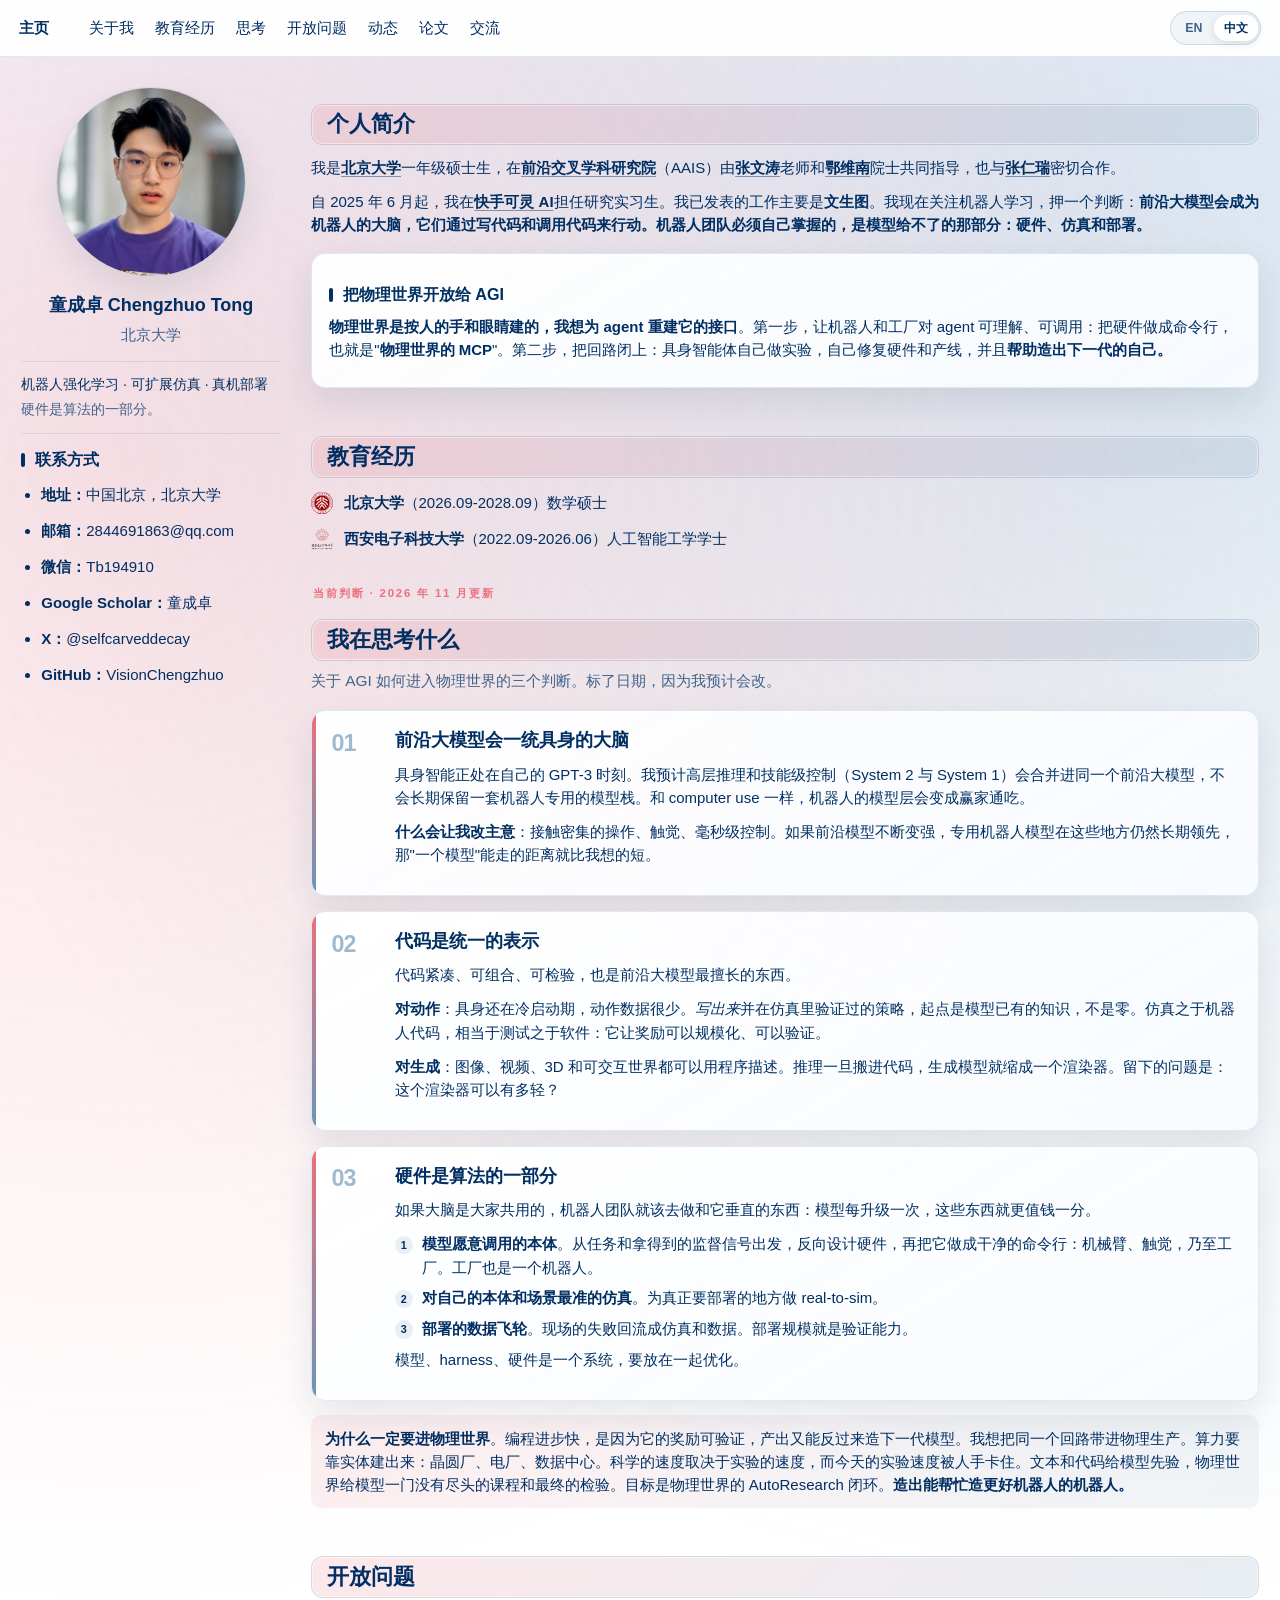
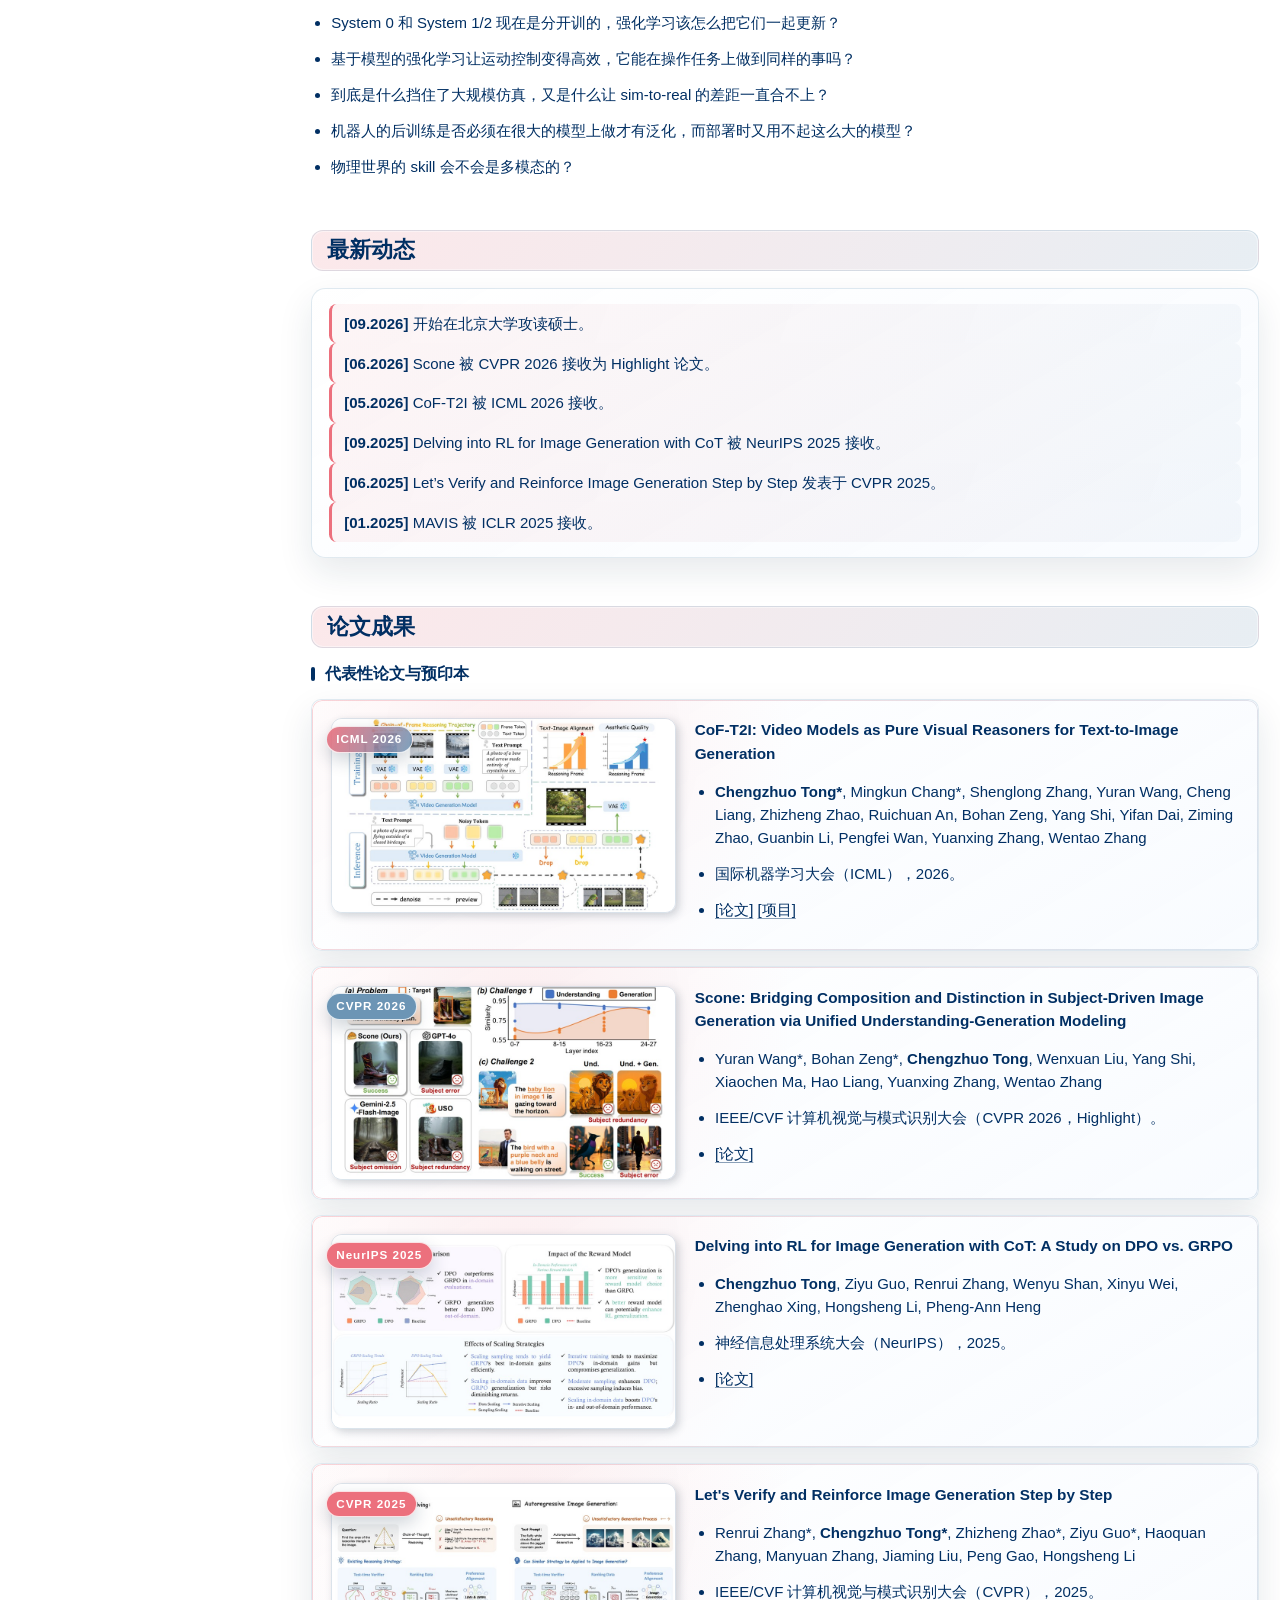
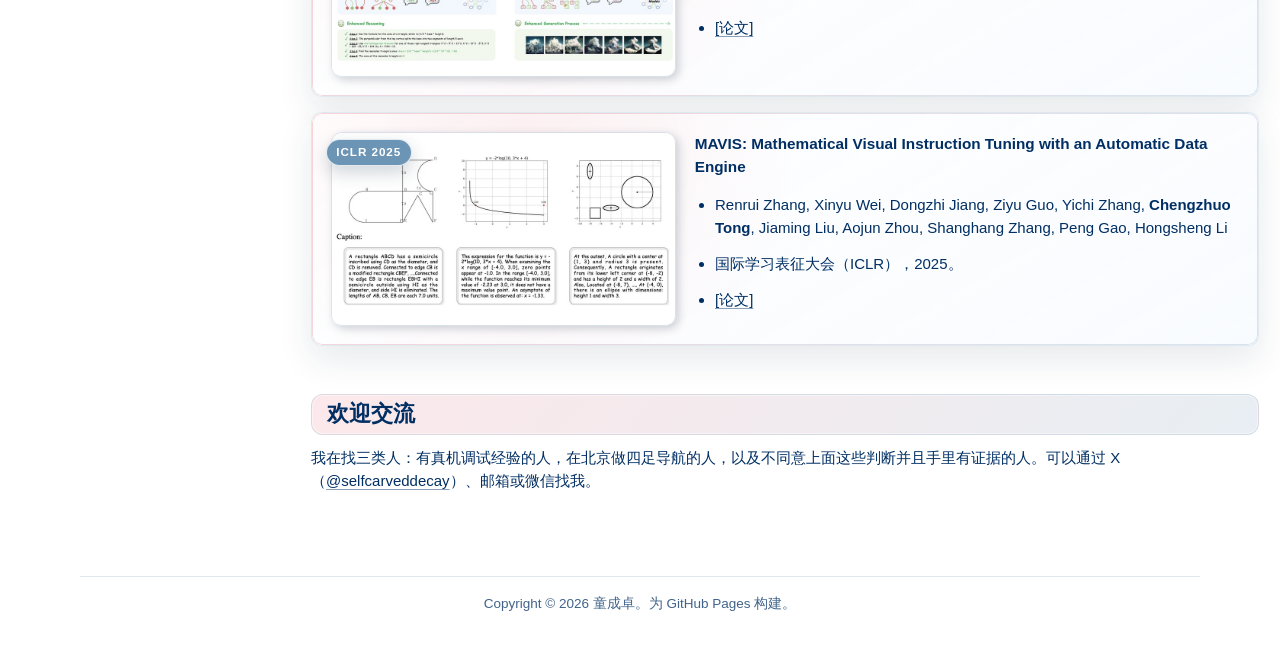
==== zh/index.html @ 0fef760d "Update homepage to the Nov 2026 thesis; static EN/ZH pages and SEO metadata Co-Authored-By: Claude F" ====
<!doctype html>
<html lang="zh">
  <head>
    <meta charset="utf-8">
    <meta name="viewport" content="width=device-width, initial-scale=1">
    <meta name="description" content="童成卓（Chengzhuo Tong），北京大学硕士生，快手可灵 AI 研究实习生。研究具身 AGI、机器人学习、可扩展仿真与真机部署：前沿大模型做机器人的大脑，代码做接口。">
    <title>童成卓（Chengzhuo Tong） · 机器人学习与具身 AGI</title>
    <link rel="canonical" href="https://visionchengzhuo.github.io/zh/">
    <link rel="alternate" hreflang="en" href="https://visionchengzhuo.github.io/">
    <link rel="alternate" hreflang="zh" href="https://visionchengzhuo.github.io/zh/">
    <link rel="alternate" hreflang="x-default" href="https://visionchengzhuo.github.io/">
    <meta property="og:type" content="profile">
    <meta property="og:title" content="童成卓（Chengzhuo Tong） · 机器人学习与具身 AGI">
    <meta property="og:description" content="童成卓（Chengzhuo Tong），北京大学硕士生，快手可灵 AI 研究实习生。研究具身 AGI、机器人学习、可扩展仿真与真机部署：前沿大模型做机器人的大脑，代码做接口。">
    <meta property="og:url" content="https://visionchengzhuo.github.io/zh/">
    <meta property="og:image" content="https://visionchengzhuo.github.io/assets/profile.png">
    <meta name="twitter:card" content="summary">
    <meta name="twitter:title" content="童成卓（Chengzhuo Tong） · 机器人学习与具身 AGI">
    <meta name="twitter:description" content="童成卓（Chengzhuo Tong），北京大学硕士生，快手可灵 AI 研究实习生。研究具身 AGI、机器人学习、可扩展仿真与真机部署：前沿大模型做机器人的大脑，代码做接口。">
    <meta name="twitter:url" content="https://visionchengzhuo.github.io/zh/">
    <meta name="twitter:image" content="https://visionchengzhuo.github.io/assets/profile.png">
    <link rel="stylesheet" href="../assets/styles.css">
    <script type="application/ld+json">
      {
        "@context": "https://schema.org",
        "@type": "Person",
        "@id": "https://visionchengzhuo.github.io/#person",
        "name": "Chengzhuo Tong",
        "alternateName": "童成卓",
        "url": "https://visionchengzhuo.github.io/",
        "image": "https://visionchengzhuo.github.io/assets/profile.png",
        "affiliation": {
          "@type": "Organization",
          "name": "Peking University"
        },
        "worksFor": {
          "@type": "Organization",
          "name": "Kuaishou Kling AI"
        },
        "alumniOf": {
          "@type": "Organization",
          "name": "Xidian University"
        },
        "knowsAbout": [
          "Embodied AGI",
          "Robot Learning",
          "Reinforcement Learning",
          "Scalable Simulation",
          "Real-World Deployment",
          "Large Language Models",
          "Text-to-Image Generation"
        ],
        "sameAs": [
          "https://x.com/selfcarveddecay",
          "https://github.com/VisionChengzhuo",
          "https://scholar.google.com/citations?user=dvG1nhgAAAAJ&hl=zh-CN&oi=ao"
        ]
      }
    </script>
  </head>
  <body>
    <header class="masthead">
      <nav class="nav" aria-label="主导航">
        <a class="nav__brand" href="#about-me">主页</a>
        <div class="nav__links">
          <a href="#about-me">关于我</a>
          <a href="#educations">教育经历</a>
          <a href="#thinking">思考</a>
          <a href="#open-questions">开放问题</a>
          <a href="#news">动态</a>
          <a href="#publications">论文</a>
          <a href="#miscellaneous">交流</a>
        </div>
        <div class="language-switcher" role="group" aria-label="语言">
          <a class="language-switcher__button" href="../" lang="en" hreflang="en">EN</a>
          <a class="language-switcher__button" href="./" lang="zh" hreflang="zh" aria-current="page">中文</a>
        </div>
      </nav>
    </header>

    <main id="main" class="layout">
      <aside class="sidebar">
        <section class="profile" aria-label="个人资料">
          <img class="profile__avatar" src="../assets/profile.png" alt="童成卓的肖像">
          <h1 class="profile__name">童成卓 <span lang="en">Chengzhuo Tong</span></h1>
          <p class="profile__bio">北京大学</p>
          <p class="profile__tagline">
            机器人强化学习 · 可扩展仿真 · 真机部署
            <span class="profile__motto">硬件是算法的一部分。</span>
          </p>

          <div class="profile__contact">
            <h3>联系方式</h3>
            <ul class="plain-list">
              <li><strong>地址：</strong>中国北京，北京大学</li>
              <li><strong>邮箱：</strong><a href="mailto:2844691863@qq.com">2844691863@qq.com</a></li>
              <li><strong>微信：</strong>Tb194910</li>
              <li><strong>Google Scholar：</strong><a href="https://scholar.google.com/citations?user=dvG1nhgAAAAJ&amp;hl=zh-CN&amp;oi=ao">童成卓</a></li>
              <li><strong>X：</strong><a href="https://x.com/selfcarveddecay">@selfcarveddecay</a></li>
              <li><strong>GitHub：</strong><a href="https://github.com/VisionChengzhuo">VisionChengzhuo</a></li>
            </ul>
          </div>
        </section>
      </aside>

      <article class="content">
        <span class="anchor" id="about-me"></span>
        <section>
          <h2>个人简介</h2>
          <p>我是<a href="https://english.pku.edu.cn/"><strong>北京大学</strong></a>一年级硕士生，在<a href="https://www.aais.pku.edu.cn/"><strong>前沿交叉学科研究院</strong></a>（AAIS）由<a href="https://zwt233.github.io/"><strong>张文涛</strong></a>老师和<a href="https://scholar.google.com/citations?user=i2mOt14AAAAJ&amp;hl=en"><strong>鄂维南</strong></a>院士共同指导，也与<a href="https://scholar.google.com/citations?hl=en&amp;user=YlL3xN4AAAAJ&amp;view_op=list_works&amp;sortby=pubdate"><strong>张仁瑞</strong></a>密切合作。</p>
          <p>自 2025 年 6 月起，我在<a href="https://klingai.kuaishou.com/"><strong>快手可灵 AI</strong></a>担任研究实习生。我已发表的工作主要是<strong>文生图</strong>。我现在关注机器人学习，押一个判断：<strong>前沿大模型会成为机器人的大脑，它们通过写代码和调用代码来行动。机器人团队必须自己掌握的，是模型给不了的那部分：硬件、仿真和部署。</strong></p>

          <div class="research-note">
            <h3>把物理世界开放给 AGI</h3>
            <p><strong>物理世界是按人的手和眼睛建的，我想为 agent 重建它的接口</strong>。第一步，让机器人和工厂对 agent 可理解、可调用：把硬件做成命令行，也就是"<strong>物理世界的 MCP</strong>"。第二步，把回路闭上：具身智能体自己做实验，自己修复硬件和产线，并且<strong>帮助造出下一代的自己。</strong></p>
          </div>

        </section>

        <span class="anchor" id="educations"></span>
        <section>
          <h2>教育经历</h2>
          <ul class="education-list">
            <li>
              <img class="edu-logo" src="../assets/logo-pku.svg" alt="北京大学校徽">
              <span><strong>北京大学</strong>（2026.09-2028.09）数学硕士</span>
            </li>
            <li>
              <img class="edu-logo" src="../assets/logo-xdu.png" alt="西安电子科技大学校徽">
              <span><strong>西安电子科技大学</strong>（2022.09-2026.06）人工智能工学学士</span>
            </li>
          </ul>
        </section>

        <span class="anchor" id="thinking"></span>
        <section class="thinking-section" aria-labelledby="thinking-title">
          <header class="thinking-section__header">
            <p class="section-kicker">当前判断 · 2026 年 11 月更新</p>
            <h2 id="thinking-title">我在思考什么</h2>
            <p class="section-lead">关于 AGI 如何进入物理世界的三个判断。标了日期，因为我预计会改。</p>
          </header>

          <div class="thesis-list">
            <article class="thesis-card">
              <div class="thesis-card__number" aria-hidden="true">01</div>
              <div class="thesis-card__content">
                <h3>前沿大模型会一统具身的大脑</h3>
                <p>具身智能正处在自己的 GPT-3 时刻。我预计高层推理和技能级控制（System 2 与 System 1）会合并进同一个前沿大模型，不会长期保留一套机器人专用的模型栈。和 computer use 一样，机器人的模型层会变成赢家通吃。</p>
                <p><strong>什么会让我改主意</strong>：接触密集的操作、触觉、毫秒级控制。如果前沿模型不断变强，专用机器人模型在这些地方仍然长期领先，那"一个模型"能走的距离就比我想的短。</p>
              </div>
            </article>

            <article class="thesis-card">
              <div class="thesis-card__number" aria-hidden="true">02</div>
              <div class="thesis-card__content">
                <h3>代码是统一的表示</h3>
                <p>代码紧凑、可组合、可检验，也是前沿大模型最擅长的东西。</p>
                <p><strong>对动作</strong>：具身还在冷启动期，动作数据很少。<em>写出来</em>并在仿真里验证过的策略，起点是模型已有的知识，不是零。仿真之于机器人代码，相当于测试之于软件：它让奖励可以规模化、可以验证。</p>
                <p><strong>对生成</strong>：图像、视频、3D 和可交互世界都可以用程序描述。推理一旦搬进代码，生成模型就缩成一个渲染器。留下的问题是：这个渲染器可以有多轻？</p>
              </div>
            </article>

            <article class="thesis-card">
              <div class="thesis-card__number" aria-hidden="true">03</div>
              <div class="thesis-card__content">
                <h3>硬件是算法的一部分</h3>
                <p>如果大脑是大家共用的，机器人团队就该去做和它垂直的东西：模型每升级一次，这些东西就更值钱一分。</p>
                <ol class="thesis-points">
                  <li><strong>模型愿意调用的本体</strong>。从任务和拿得到的监督信号出发，反向设计硬件，再把它做成干净的命令行：机械臂、触觉，乃至工厂。工厂也是一个机器人。</li>
                  <li><strong>对自己的本体和场景最准的仿真</strong>。为真正要部署的地方做 real-to-sim。</li>
                  <li><strong>部署的数据飞轮</strong>。现场的失败回流成仿真和数据。部署规模就是验证能力。</li>
                </ol>
                <p>模型、harness、硬件是一个系统，要放在一起优化。</p>
              </div>
            </article>
          </div>

          <p class="thesis-card__conclusion"><strong>为什么一定要进物理世界</strong>。编程进步快，是因为它的奖励可验证，产出又能反过来造下一代模型。我想把同一个回路带进物理生产。算力要靠实体建出来：晶圆厂、电厂、数据中心。科学的速度取决于实验的速度，而今天的实验速度被人手卡住。文本和代码给模型先验，物理世界给模型一门没有尽头的课程和最终的检验。目标是物理世界的 AutoResearch 闭环。<strong>造出能帮忙造更好机器人的机器人。</strong></p>
        </section>

        <span class="anchor" id="open-questions"></span>
        <section>
          <h2>开放问题</h2>
          <ul class="plain-list">
            <li>System 0 和 System 1/2 现在是分开训的，强化学习该怎么把它们一起更新？</li>
            <li>基于模型的强化学习让运动控制变得高效，它能在操作任务上做到同样的事吗？</li>
            <li>到底是什么挡住了大规模仿真，又是什么让 sim-to-real 的差距一直合不上？</li>
            <li>机器人的后训练是否必须在很大的模型上做才有泛化，而部署时又用不起这么大的模型？</li>
            <li>物理世界的 skill 会不会是多模态的？</li>
          </ul>
        </section>

        <span class="anchor" id="news"></span>
        <section>
          <h2>最新动态</h2>
          <div class="news-box">
            <p><strong>[09.2026]</strong> 开始在北京大学攻读硕士。</p>
            <p><strong>[06.2026]</strong> Scone 被 CVPR 2026 接收为 Highlight 论文。</p>
            <p><strong>[05.2026]</strong> CoF-T2I 被 ICML 2026 接收。</p>
            <p><strong>[09.2025]</strong> Delving into RL for Image Generation with CoT 被 NeurIPS 2025 接收。</p>
            <p><strong>[06.2025]</strong> Let’s Verify and Reinforce Image Generation Step by Step 发表于 CVPR 2025。</p>
            <p><strong>[01.2025]</strong> MAVIS 被 ICLR 2025 接收。</p>
          </div>
        </section>

        <span class="anchor" id="publications"></span>
        <section>
          <h2>论文成果</h2>
          <h3>代表性论文与预印本</h3>

          <div class="paper-box">
            <div class="paper-box__image">
              <span class="badge">ICML 2026</span>
              <img src="../assets/paper-cof-t2i.jpg" alt="CoF-T2I 论文缩略图">
            </div>
            <div class="paper-box__text">
              <p><strong>CoF-T2I: Video Models as Pure Visual Reasoners for Text-to-Image Generation</strong></p>
              <ul>
                <li><strong>Chengzhuo Tong*</strong>, Mingkun Chang*, Shenglong Zhang, Yuran Wang, Cheng Liang, Zhizheng Zhao, Ruichuan An, Bohan Zeng, Yang Shi, Yifan Dai, Ziming Zhao, Guanbin Li, Pengfei Wan, Yuanxing Zhang, Wentao Zhang</li>
                <li>国际机器学习大会（ICML），2026。</li>
                <li><a href="https://arxiv.org/abs/2601.10061">[论文]</a> <a href="https://cof-t2i.github.io/">[项目]</a></li>
              </ul>
            </div>
          </div>

          <div class="paper-box">
            <div class="paper-box__image">
              <span class="badge badge--teal">CVPR 2026</span>
              <img src="../assets/paper-scone.jpg" alt="Scone 论文缩略图">
            </div>
            <div class="paper-box__text">
              <p><strong>Scone: Bridging Composition and Distinction in Subject-Driven Image Generation via Unified Understanding-Generation Modeling</strong></p>
              <ul>
                <li>Yuran Wang*, Bohan Zeng*, <strong>Chengzhuo Tong</strong>, Wenxuan Liu, Yang Shi, Xiaochen Ma, Hao Liang, Yuanxing Zhang, Wentao Zhang</li>
                <li>IEEE/CVF 计算机视觉与模式识别大会（CVPR 2026，Highlight）。</li>
                <li><a href="https://arxiv.org/abs/2512.12675">[论文]</a></li>
              </ul>
            </div>
          </div>

          <div class="paper-box">
            <div class="paper-box__image">
              <span class="badge badge--violet">NeurIPS 2025</span>
              <img src="../assets/paper-rlcot.jpg" alt="图像生成强化学习论文缩略图">
            </div>
            <div class="paper-box__text">
              <p><strong>Delving into RL for Image Generation with CoT: A Study on DPO vs. GRPO</strong></p>
              <ul>
                <li><strong>Chengzhuo Tong</strong>, Ziyu Guo, Renrui Zhang, Wenyu Shan, Xinyu Wei, Zhenghao Xing, Hongsheng Li, Pheng-Ann Heng</li>
                <li>神经信息处理系统大会（NeurIPS），2025。</li>
                <li><a href="https://arxiv.org/abs/2505.17017">[论文]</a></li>
              </ul>
            </div>
          </div>

          <div class="paper-box">
            <div class="paper-box__image">
              <span class="badge badge--orange">CVPR 2025</span>
              <img src="../assets/paper-verify.jpg" alt="视觉思维链验证论文缩略图">
            </div>
            <div class="paper-box__text">
              <p><strong>Let's Verify and Reinforce Image Generation Step by Step</strong></p>
              <ul>
                <li>Renrui Zhang*, <strong>Chengzhuo Tong*</strong>, Zhizheng Zhao*, Ziyu Guo*, Haoquan Zhang, Manyuan Zhang, Jiaming Liu, Peng Gao, Hongsheng Li</li>
                <li>IEEE/CVF 计算机视觉与模式识别大会（CVPR），2025。</li>
                <li><a href="https://arxiv.org/abs/2501.13926">[论文]</a></li>
              </ul>
            </div>
          </div>

          <div class="paper-box">
            <div class="paper-box__image">
              <span class="badge badge--navy">ICLR 2025</span>
              <img src="../assets/paper-mavis.jpg" alt="MAVIS 论文缩略图">
            </div>
            <div class="paper-box__text">
              <p><strong>MAVIS: Mathematical Visual Instruction Tuning with an Automatic Data Engine</strong></p>
              <ul>
                <li>Renrui Zhang, Xinyu Wei, Dongzhi Jiang, Ziyu Guo, Yichi Zhang, <strong>Chengzhuo Tong</strong>, Jiaming Liu, Aojun Zhou, Shanghang Zhang, Peng Gao, Hongsheng Li</li>
                <li>国际学习表征大会（ICLR），2025。</li>
                <li><a href="https://arxiv.org/abs/2407.08739">[论文]</a></li>
              </ul>
            </div>
          </div>
        </section>

        <span class="anchor" id="miscellaneous"></span>
        <section>
          <h2>欢迎交流</h2>
          <p>我在找三类人：有真机调试经验的人，在北京做四足导航的人，以及不同意上面这些判断并且手里有证据的人。可以通过 X（<a href="https://x.com/selfcarveddecay">@selfcarveddecay</a>）、邮箱或微信找我。</p>
        </section>
      </article>
    </main>

    <footer class="footer">
      <p>Copyright &copy; 2026 童成卓。为 GitHub Pages 构建。</p>
    </footer>
  </body>
</html>
---- assets/styles.css ----
:root {
  --navy: #012f63;
  --navy-soft: #e9f0f7;
  --pink: #ec707d;
  --pink-rgb: 236, 112, 125;
  --venue-rgb: 108, 149, 181;
  --venue: rgb(108, 149, 181);
  --teal: rgb(108, 149, 181);
  --violet: #8a7fbb;
  --orange: #ec707d;
  --text: #012f63;
  --muted: #41638a;
  --border: rgba(var(--venue-rgb), 0.2);
  --shadow: 0 14px 34px rgba(22, 45, 72, 0.1);
  --shadow-hover: 0 20px 46px rgba(22, 45, 72, 0.13);
  --surface: linear-gradient(150deg, rgba(255, 255, 255, 0.97), rgba(248, 251, 255, 0.92));
  --radius: 10px;
}

* {
  box-sizing: border-box;
}

html {
  scroll-behavior: smooth;
  background: #ffffff;
  color: var(--text);
  font-size: 15px;
}

body {
  margin: 0;
  font-family: "Trebuchet MS", Helvetica, Arial, sans-serif;
  color: var(--text);
  line-height: 1.55;
  background:
    radial-gradient(circle at 10% 12%, rgba(var(--pink-rgb), 0.2), rgba(var(--pink-rgb), 0) 32%),
    radial-gradient(circle at 90% 9%, rgba(var(--venue-rgb), 0.22), rgba(var(--venue-rgb), 0) 34%),
    linear-gradient(180deg, #f5f8ff 0%, #ffffff 20%, #ffffff 100%);
}

a {
  color: var(--navy);
  text-decoration: none;
  position: relative;
  transition: color 0.2s ease, border-color 0.2s ease;
}

a::after {
  background: var(--pink);
  bottom: -2px;
  content: "";
  height: 1px;
  left: 0;
  position: absolute;
  transform: scaleX(0);
  transform-origin: bottom right;
  transition: transform 0.25s ease;
  width: 100%;
}

a:hover {
  color: var(--pink);
}

a:hover::after {
  transform: scaleX(1);
  transform-origin: bottom left;
}

img {
  display: block;
  height: auto;
  max-width: 100%;
}

.masthead {
  background: rgba(255, 255, 255, 0.96);
  border-bottom: 1px solid rgba(108, 149, 181, 0.22);
  position: sticky;
  top: 0;
  z-index: 20;
}

.nav {
  align-items: center;
  display: flex;
  flex-wrap: wrap;
  gap: 0.15rem 1.4rem;
  margin: 0 auto;
  max-width: 1280px;
  min-height: 56px;
  padding: 0.55rem 1.25rem;
}

.nav a {
  color: var(--navy);
  font-size: 0.98rem;
  line-height: 1.4;
  white-space: nowrap;
}

.nav a:hover {
  color: var(--pink);
}

.nav__brand {
  font-weight: 700;
}

.nav__links {
  align-items: center;
  display: flex;
  flex-wrap: wrap;
  gap: 0.15rem 1.4rem;
  margin-left: 1.25rem;
}

.language-switcher {
  align-items: center;
  background: rgba(var(--venue-rgb), 0.1);
  border: 1px solid rgba(var(--venue-rgb), 0.25);
  border-radius: 999px;
  display: flex;
  margin-left: auto;
  padding: 0.18rem;
}

.nav .language-switcher__button {
  border-radius: 999px;
  color: var(--muted);
  font-size: 0.82rem;
  font-weight: 700;
  line-height: 1;
  min-width: 2.65rem;
  padding: 0.48rem 0.66rem;
  text-align: center;
  transition: background 0.2s ease, box-shadow 0.2s ease, color 0.2s ease;
}

.language-switcher__button::after {
  display: none;
}

.nav .language-switcher__button[aria-current="page"] {
  background: #ffffff;
  box-shadow: 0 2px 8px rgba(22, 45, 72, 0.13);
  color: var(--navy);
}

.language-switcher__button:focus-visible {
  outline: 2px solid var(--pink);
  outline-offset: 2px;
}

.layout {
  display: grid;
  gap: 2rem;
  grid-template-columns: 260px minmax(0, 950px);
  margin: 0 auto;
  max-width: 1280px;
  padding: 2rem 1.4rem 3.5rem;
}

.sidebar {
  align-self: start;
  position: sticky;
  top: 5.5rem;
}

.profile {
  color: var(--navy);
  text-align: left;
}

.profile__avatar {
  border: 1px solid var(--border);
  border-radius: 50%;
  box-shadow: var(--shadow);
  height: 190px;
  margin: 0 auto 1rem;
  object-fit: cover;
  width: 190px;
}

.profile__name {
  font-size: 1.2rem;
  margin: 0.45rem 0 0.2rem;
  padding: 0;
  text-align: center;
}

.profile__name::before {
  display: none;
}

.profile__bio {
  color: var(--muted);
  margin: 0;
  text-align: center;
}

.profile__tagline {
  border-bottom: 1px solid var(--border);
  border-top: 1px solid var(--border);
  color: var(--text);
  font-size: 0.94rem;
  margin: 1rem 0;
  padding: 0.8rem 0;
}

.profile__motto {
  color: var(--muted);
  display: block;
  margin-top: 0.2rem;
}

.profile__contact {
  text-align: left;
}

.profile__links {
  list-style: none;
  margin: 0;
  padding: 0;
}

.profile__links li {
  margin-bottom: 0.55rem;
  padding: 0;
}

.profile__links li:hover {
  transform: none;
}

.profile__links a {
  text-decoration: underline;
  text-decoration-color: rgba(1, 47, 99, 0.45);
  text-decoration-thickness: 1px;
  text-underline-offset: 3px;
}

.profile__links a::after {
  display: none;
}

.profile__links a:hover {
  text-decoration-color: var(--pink);
}

.content {
  isolation: isolate;
  min-width: 0;
  position: relative;
  z-index: 1;
}

.content::before {
  background-image: radial-gradient(rgba(86, 121, 152, 0.18) 0.8px, transparent 0.8px);
  background-size: 26px 26px;
  content: "";
  inset: 0;
  opacity: 0.15;
  pointer-events: none;
  position: fixed;
  z-index: -2;
}

section {
  margin-bottom: 2.1rem;
}

h2,
h3 {
  color: var(--navy);
  line-height: 1.2;
  margin: 1.1rem 0 0.7rem;
  padding-left: 0.9rem;
  position: relative;
}

h2 {
  background: linear-gradient(130deg, rgba(var(--pink-rgb), 0.16), rgba(var(--venue-rgb), 0.16));
  border: 1px solid rgba(var(--venue-rgb), 0.2);
  border-radius: 12px;
  box-shadow: inset 0 0 0 1px rgba(255, 255, 255, 0.45);
  font-size: 1.45rem;
  padding: 0.45rem 0.92rem 0.45rem 1rem;
}

h3 {
  font-size: 1.08rem;
}

h3::before {
  background: var(--navy);
  border-radius: 2px;
  content: "";
  height: 70%;
  left: 0;
  position: absolute;
  top: 15%;
  width: 4px;
}

h2::before {
  display: none;
}

p {
  margin: 0 0 0.72rem;
}

.anchor {
  display: block;
  height: 4.8rem;
  margin-top: -4.8rem;
}

.research-note,
.news-box,
.insight-card {
  background: var(--surface);
  border: 1px solid var(--border);
  border-radius: 0.95rem;
  box-shadow: var(--shadow);
  margin: 1.1rem 0;
  padding: 1rem 1.15rem;
  backdrop-filter: blur(8px);
}

.thinking-section__header {
  margin-bottom: 1.15rem;
}

.thinking-section__header h2 {
  margin-bottom: 0.55rem;
}

.section-kicker {
  color: var(--pink);
  font-size: 0.76rem;
  font-weight: 700;
  letter-spacing: 0.16em;
  margin: 0 0 0.4rem 0.15rem;
  text-transform: uppercase;
}

.section-lead {
  color: var(--muted);
  font-size: 1.03rem;
  max-width: 760px;
}

.thesis-list {
  display: grid;
  gap: 1rem;
}

.thesis-card {
  background: var(--surface);
  border: 1px solid var(--border);
  border-radius: 0.95rem;
  box-shadow: var(--shadow);
  display: grid;
  gap: 1rem;
  grid-template-columns: 3.2rem minmax(0, 1fr);
  overflow: hidden;
  padding: 1.2rem 1.3rem;
  position: relative;
}

.thesis-card::before {
  background: linear-gradient(180deg, var(--pink), var(--venue));
  content: "";
  inset: 0 auto 0 0;
  position: absolute;
  width: 4px;
}

.thesis-card__number {
  color: rgba(var(--venue-rgb), 0.65);
  font-size: 1.55rem;
  font-weight: 700;
  letter-spacing: -0.04em;
  line-height: 1;
  padding-top: 0.16rem;
}

.thesis-card__content h3 {
  font-size: 1.22rem;
  margin: 0 0 0.75rem;
  padding-left: 0;
}

.thesis-card__content h3::before {
  display: none;
}

.thesis-card__conclusion {
  background: linear-gradient(110deg, rgba(var(--pink-rgb), 0.1), rgba(var(--venue-rgb), 0.09));
  border-radius: 0.65rem;
  margin: 0.95rem 0 0;
  padding: 0.78rem 0.9rem;
}

.thesis-points {
  counter-reset: thesis-point;
  list-style: none;
  margin: 0.65rem 0 0;
  padding: 0;
}

.thesis-points li {
  counter-increment: thesis-point;
  margin: 0.5rem 0;
  padding-left: 1.85rem;
  position: relative;
}

.thesis-points li::before {
  align-items: center;
  background: rgba(var(--venue-rgb), 0.14);
  border-radius: 50%;
  color: var(--navy);
  content: counter(thesis-point);
  display: flex;
  font-size: 0.72rem;
  font-weight: 700;
  height: 1.25rem;
  justify-content: center;
  left: 0;
  position: absolute;
  top: 0.22rem;
  width: 1.25rem;
}

.content p a,
.content li a {
  padding-bottom: 1px;
  text-decoration: underline;
  text-decoration-color: rgba(1, 47, 99, 0.45);
  text-decoration-thickness: 1px;
  text-underline-offset: 3px;
}

.content p a::after,
.content li a::after {
  display: none;
}

.content p a:hover,
.content li a:hover {
  text-decoration-color: var(--pink);
}

.plain-list,
.education-list,
.paper-box ul {
  margin: 0.5rem 0 0;
  padding-left: 1.35rem;
}

.plain-list li,
.education-list li,
.paper-box li {
  margin-bottom: 0.45rem;
  padding: 0.2rem 0;
  transition: transform 0.2s ease;
}

.plain-list li:hover,
.education-list li:hover,
.paper-box li:hover {
  transform: translateX(5px);
}

.education-list {
  list-style: none;
  padding-left: 0;
}

.education-list li {
  align-items: center;
  display: flex;
  gap: 0.7rem;
}

.edu-logo {
  display: inline-block;
  flex: 0 0 22px;
  height: 22px;
  object-fit: contain;
  vertical-align: middle;
  width: 22px;
}

.news-box p {
  background: linear-gradient(110deg, rgba(var(--pink-rgb), 0.07), rgba(var(--venue-rgb), 0.05));
  border-bottom: 0;
  border-left: 3px solid var(--pink);
  border-radius: 0.5rem;
  margin: 0;
  padding: 0.55rem 0.8rem;
}

.news-box p:last-child {
  border-bottom: 0;
}

.insight-grid {
  display: grid;
  gap: 0.9rem;
  grid-template-columns: repeat(2, minmax(0, 1fr));
  margin-top: 1rem;
}

.insight-card {
  margin: 0;
  min-height: 148px;
  transition: box-shadow 0.25s ease, transform 0.25s ease;
}

.insight-card:hover {
  box-shadow: var(--shadow-hover);
  transform: translateY(-3px);
}

.insight-card h3 {
  margin-top: 0;
}

.insight-card p {
  margin-bottom: 0;
}

.paper-box {
  align-items: flex-start;
  background: linear-gradient(150deg, rgba(255, 255, 255, 0.97), rgba(248, 251, 255, 0.92));
  border: 1px solid var(--border);
  border-radius: var(--radius);
  box-shadow: var(--shadow);
  display: grid;
  gap: 1.25rem;
  grid-template-columns: minmax(200px, 38%) minmax(0, 1fr);
  margin: 1rem 0;
  padding: 1.25rem;
  position: relative;
  overflow: hidden;
  transition: box-shadow 0.25s ease, transform 0.25s ease;
  backdrop-filter: blur(8px);
}

.paper-box:hover {
  box-shadow: var(--shadow-hover);
  transform: translateY(-6px);
}

.paper-box::before {
  background: linear-gradient(135deg, rgba(var(--pink-rgb), 0.42), rgba(var(--venue-rgb), 0.34));
  border-radius: inherit;
  content: "";
  inset: 0;
  opacity: 0.68;
  padding: 1px;
  pointer-events: none;
  position: absolute;
  -webkit-mask: linear-gradient(#fff 0 0) content-box, linear-gradient(#fff 0 0);
  -webkit-mask-composite: xor;
  mask-composite: exclude;
}

.paper-box::after {
  background: radial-gradient(circle at 22% 18%, rgba(var(--pink-rgb), 0.11), rgba(var(--pink-rgb), 0) 36%);
  border-radius: inherit;
  content: "";
  inset: 0;
  pointer-events: none;
  position: absolute;
}

.paper-box__image {
  position: relative;
  z-index: 1;
}

.paper-box__image img {
  aspect-ratio: 16 / 9;
  border: 1px solid rgba(var(--venue-rgb), 0.24);
  border-radius: 0.72rem;
  box-shadow: 3px 3px 8px rgba(43, 58, 76, 0.22);
  object-fit: cover;
  width: 100%;
}

.badge {
  background: linear-gradient(115deg, rgba(var(--pink-rgb), 0.92), rgba(var(--venue-rgb), 0.88));
  border: 1px solid rgba(255, 255, 255, 0.8);
  border-radius: 999px;
  box-shadow: 0 7px 18px rgba(22, 45, 72, 0.2);
  color: white;
  font-size: 0.78rem;
  font-weight: 700;
  left: -0.35rem;
  letter-spacing: 0.08em;
  padding: 0.22rem 0.65rem;
  position: absolute;
  top: 0.5rem;
  z-index: 2;
}

.badge--teal {
  background: var(--venue);
}

.badge--violet {
  background: var(--pink);
}

.badge--orange {
  background: var(--pink);
}

.badge--navy {
  background: var(--venue);
}

.paper-box__text p {
  color: var(--navy);
  font-size: 1.02rem;
  margin-top: 0;
}

.paper-box__text {
  position: relative;
  z-index: 1;
}

.footer {
  border-top: 1px solid rgba(108, 149, 181, 0.22);
  color: var(--muted);
  font-size: 0.9rem;
  margin: 0 auto;
  max-width: 1120px;
  padding: 1.1rem 1.4rem 2rem;
  text-align: center;
}

@media (max-width: 820px) {
  .layout {
    display: block;
    padding-top: 1.25rem;
  }

  .sidebar {
    position: static;
  }

  .anchor {
    height: 7.2rem;
    margin-top: -7.2rem;
  }

  .profile {
    border-bottom: 1px solid var(--border);
    margin-bottom: 1.7rem;
    padding-bottom: 1.1rem;
    text-align: center;
  }

  .profile__avatar {
    height: 150px;
    width: 150px;
  }

  .profile__links {
    display: flex;
    flex-wrap: wrap;
    gap: 0.5rem 1rem;
    justify-content: center;
  }

  .paper-box {
    grid-template-columns: 1fr;
  }

  .insight-grid {
    grid-template-columns: 1fr;
  }

  .nav {
    display: grid;
    gap: 0.45rem 0.9rem;
    grid-template-columns: 1fr auto;
    padding: 0.5rem 0.9rem;
  }

  .nav__brand {
    grid-column: 1;
    grid-row: 1;
  }

  .nav__links {
    gap: 0.25rem 0.9rem;
    grid-column: 1 / -1;
    grid-row: 2;
    margin-left: 0;
  }

  .language-switcher {
    grid-column: 2;
    grid-row: 1;
    margin-left: 0;
  }
}

@media (max-width: 520px) {
  html {
    font-size: 14px;
  }

  .anchor {
    height: 8.75rem;
    margin-top: -8.75rem;
  }

  .layout {
    padding-left: 1rem;
    padding-right: 1rem;
  }

  .education-list li {
    align-items: flex-start;
  }

  .paper-box {
    padding: 1rem;
  }

  .thesis-card {
    gap: 0.55rem;
    grid-template-columns: 1fr;
    padding: 1rem 1rem 1rem 1.15rem;
  }

  .thesis-card__number {
    font-size: 1rem;
  }
}
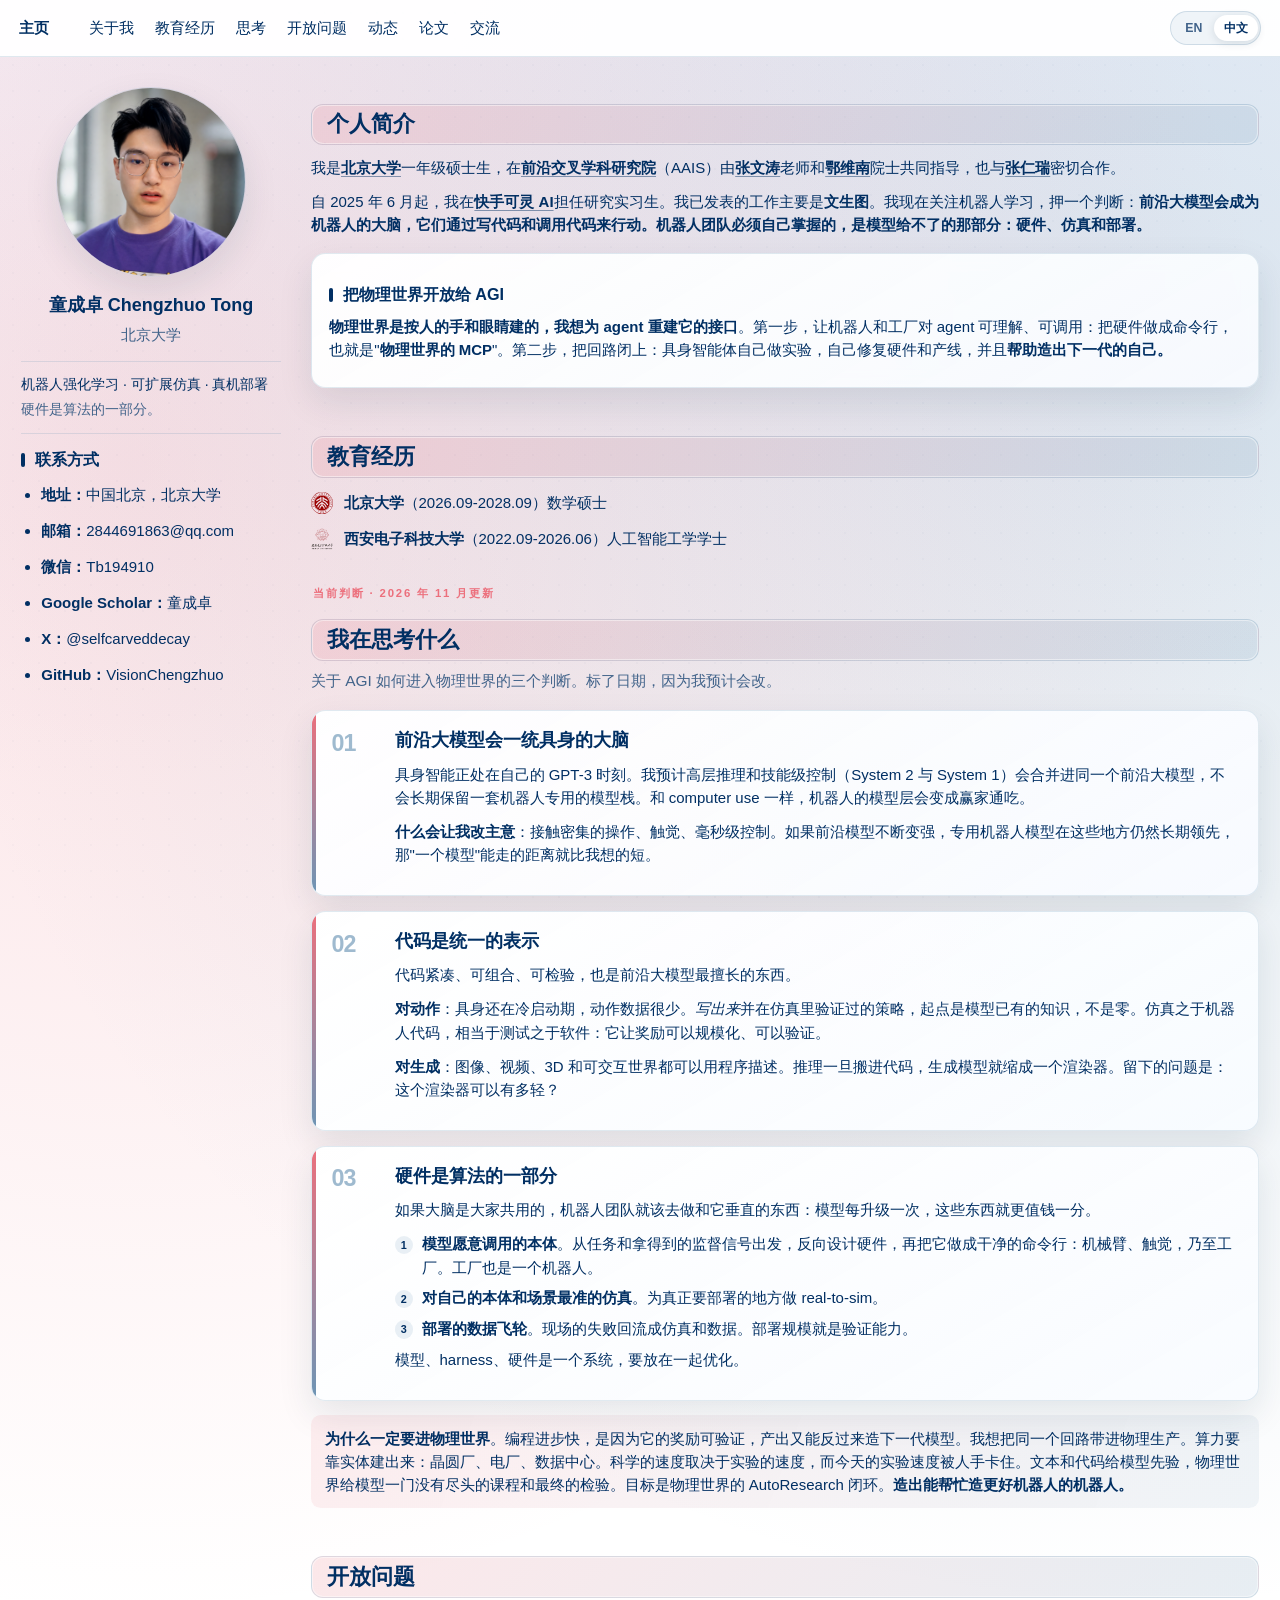
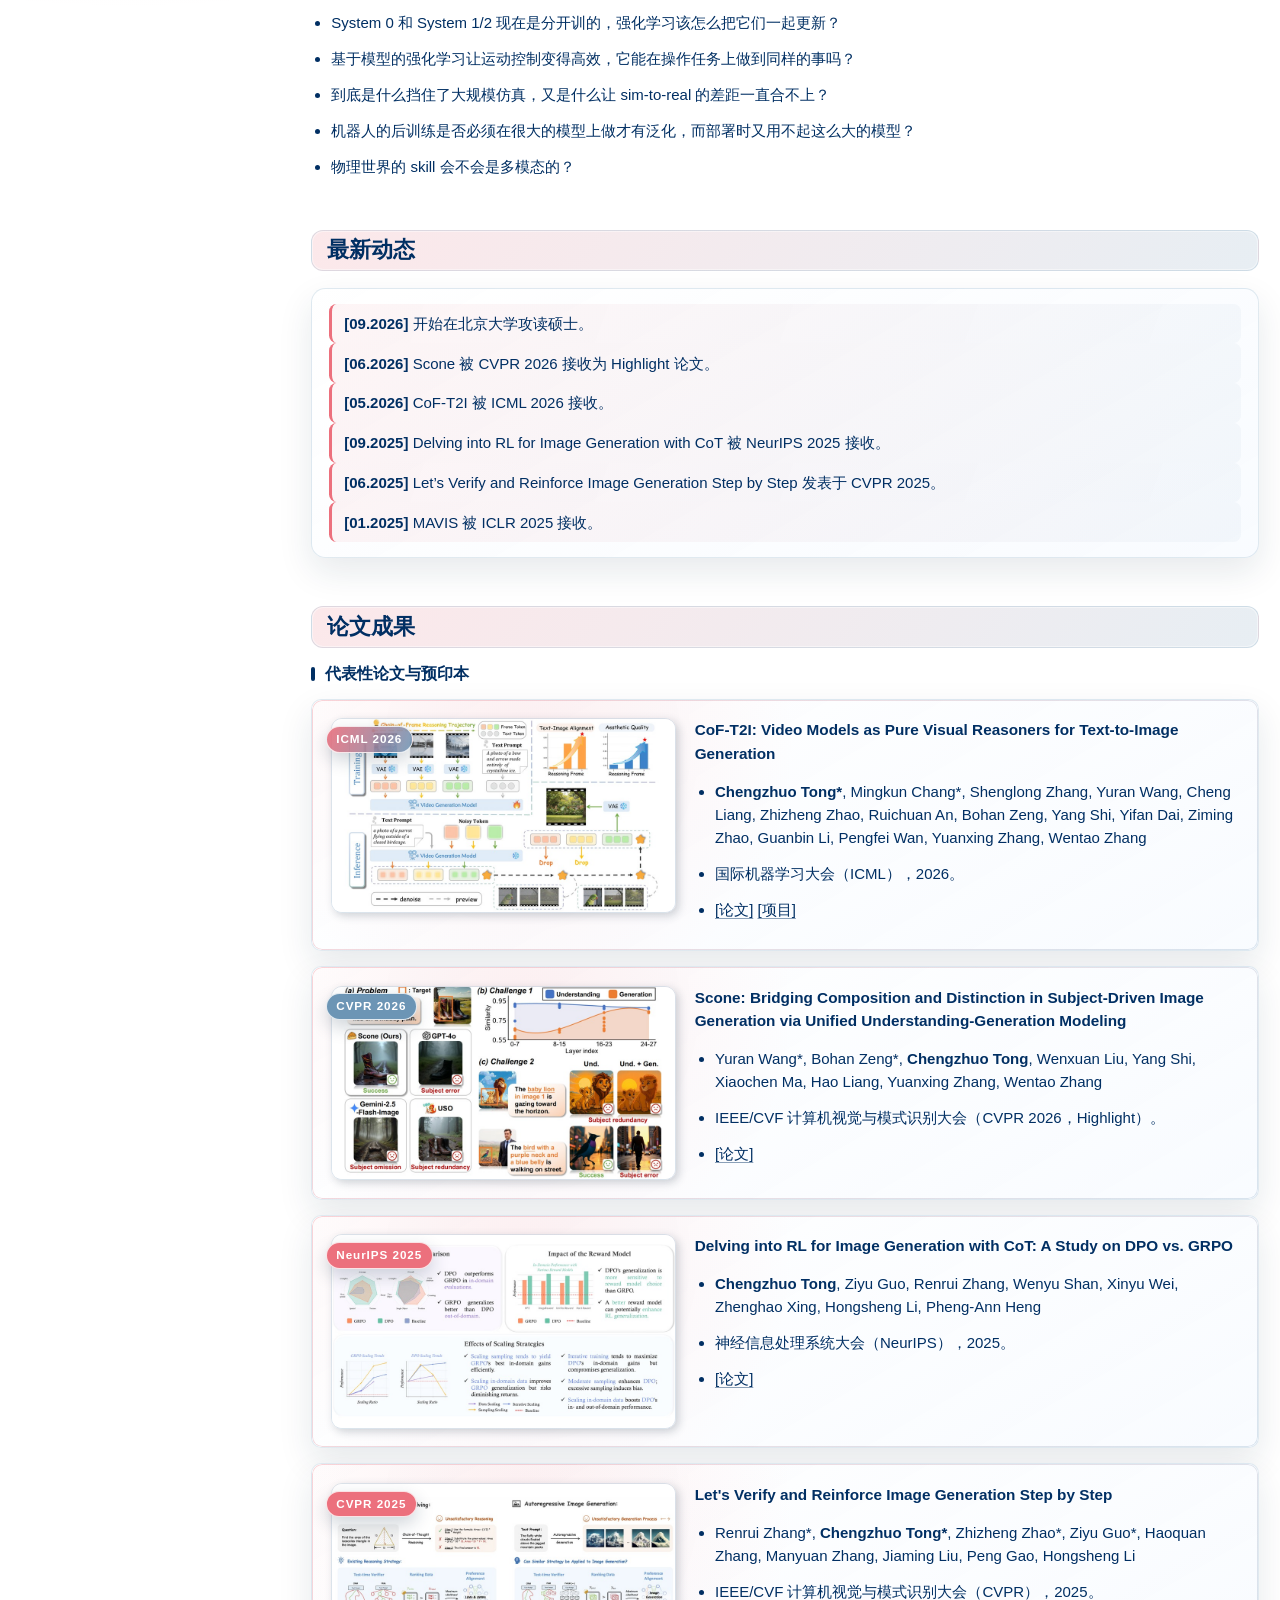
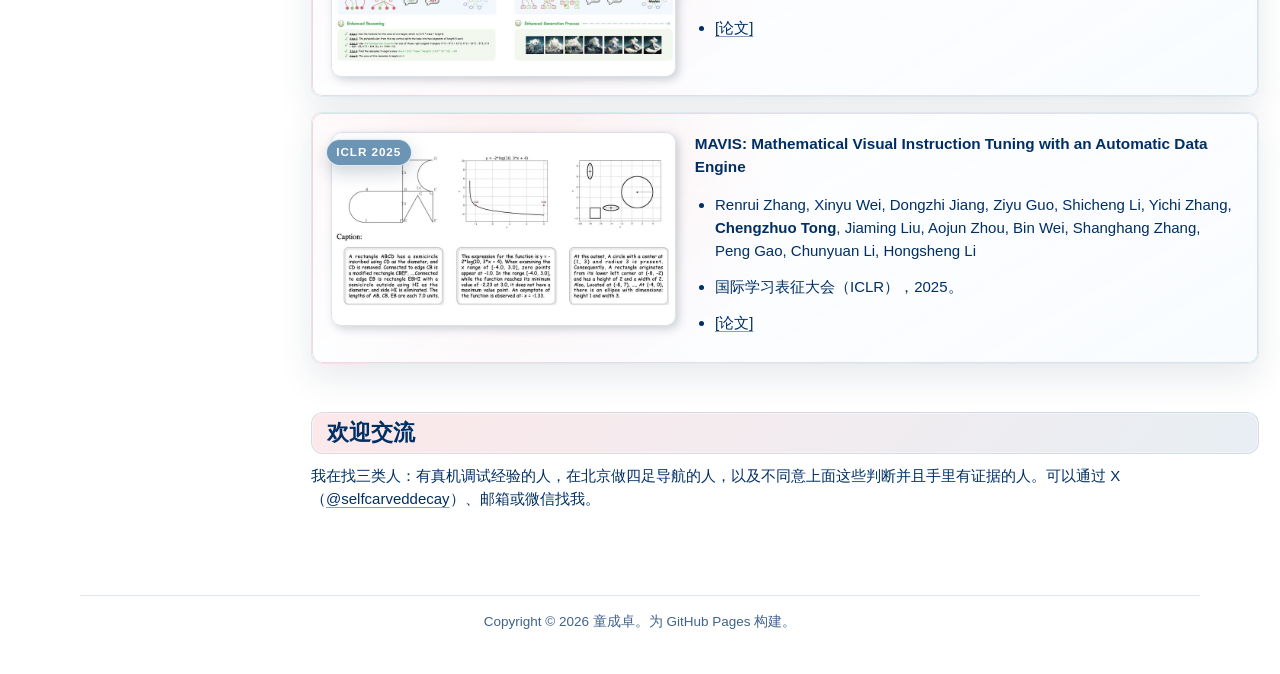
==== commit 92334e95: "amb J-1121-50 a1: 主页 MAVIS 作者顺序补丁上线" ====
--- a/zh/index.html
+++ b/zh/index.html
@@ -276,7 +276,7 @@
             <div class="paper-box__text">
               <p><strong>MAVIS: Mathematical Visual Instruction Tuning with an Automatic Data Engine</strong></p>
               <ul>
-                <li>Renrui Zhang, Xinyu Wei, Dongzhi Jiang, Ziyu Guo, Yichi Zhang, <strong>Chengzhuo Tong</strong>, Jiaming Liu, Aojun Zhou, Shanghang Zhang, Peng Gao, Hongsheng Li</li>
+                <li>Renrui Zhang, Xinyu Wei, Dongzhi Jiang, Ziyu Guo, Shicheng Li, Yichi Zhang, <strong>Chengzhuo Tong</strong>, Jiaming Liu, Aojun Zhou, Bin Wei, Shanghang Zhang, Peng Gao, Chunyuan Li, Hongsheng Li</li>
                 <li>国际学习表征大会（ICLR），2025。</li>
                 <li><a href="https://arxiv.org/abs/2407.08739">[论文]</a></li>
               </ul>
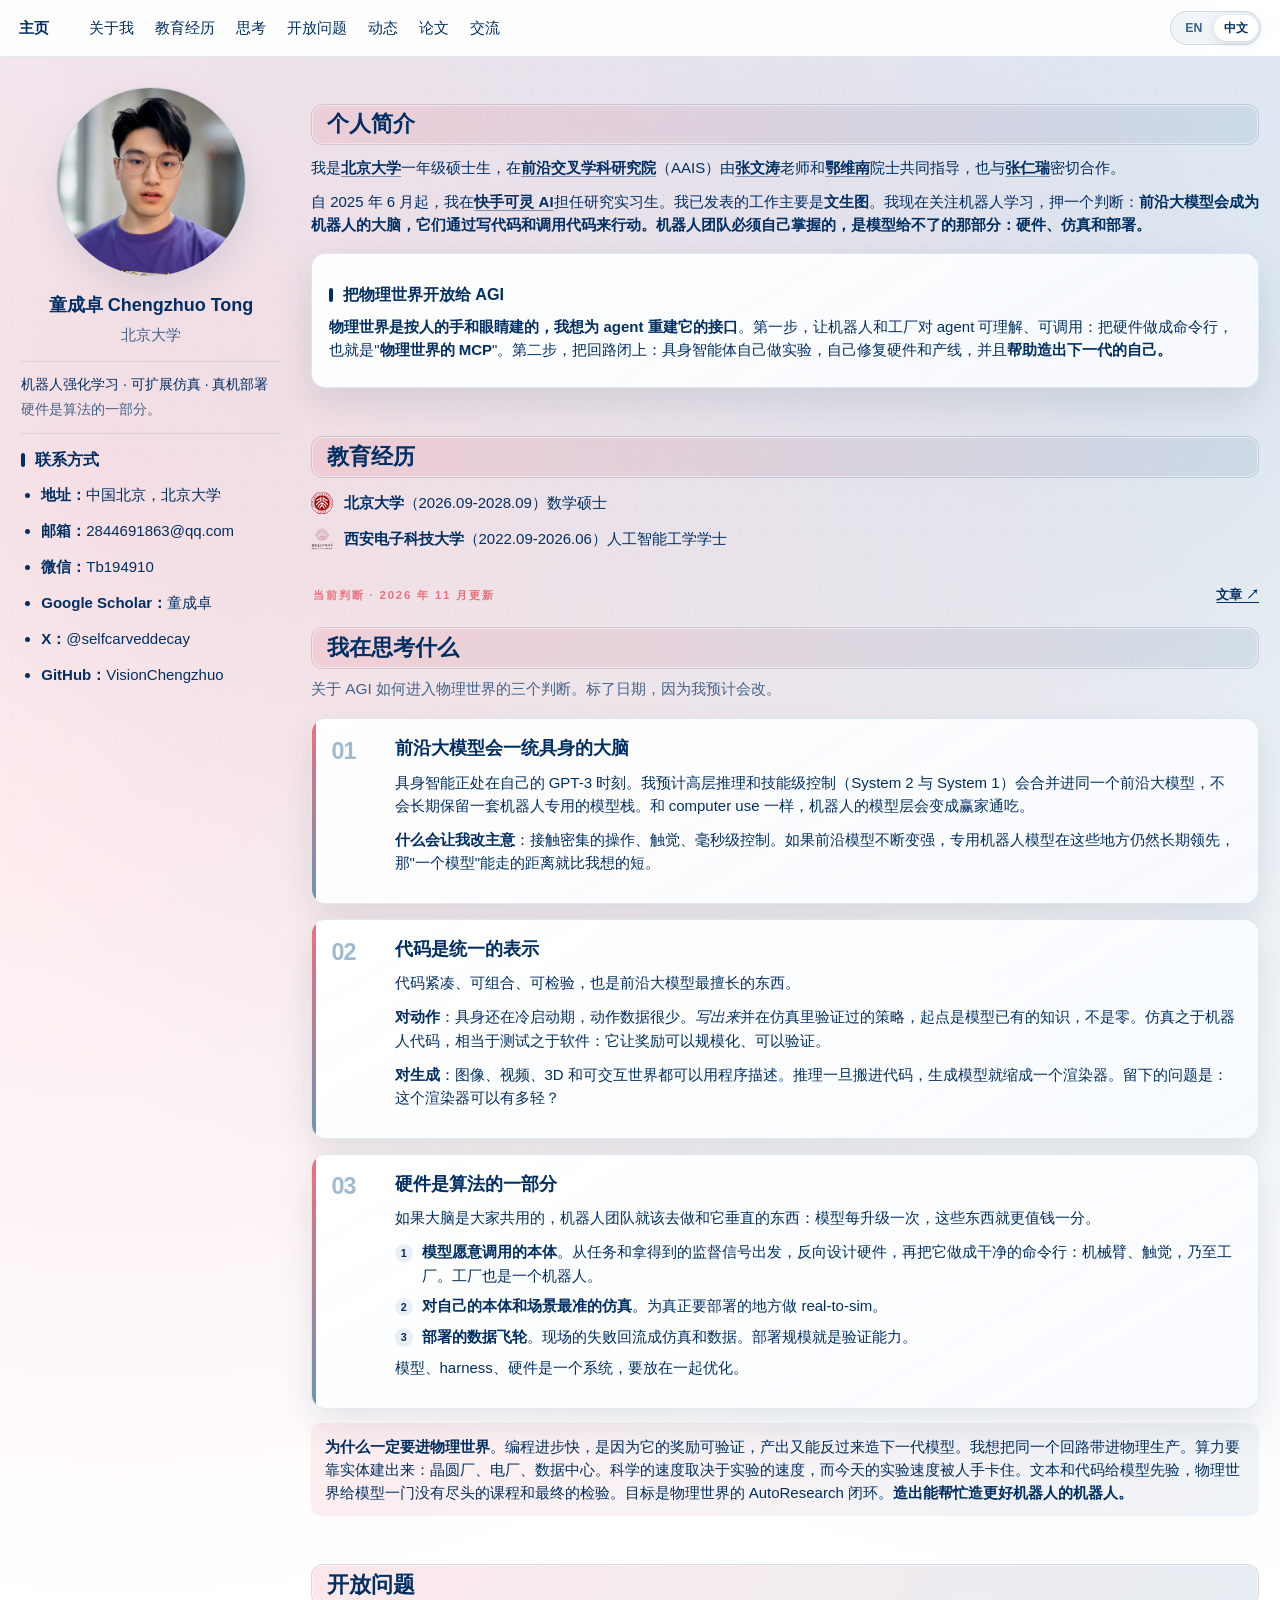
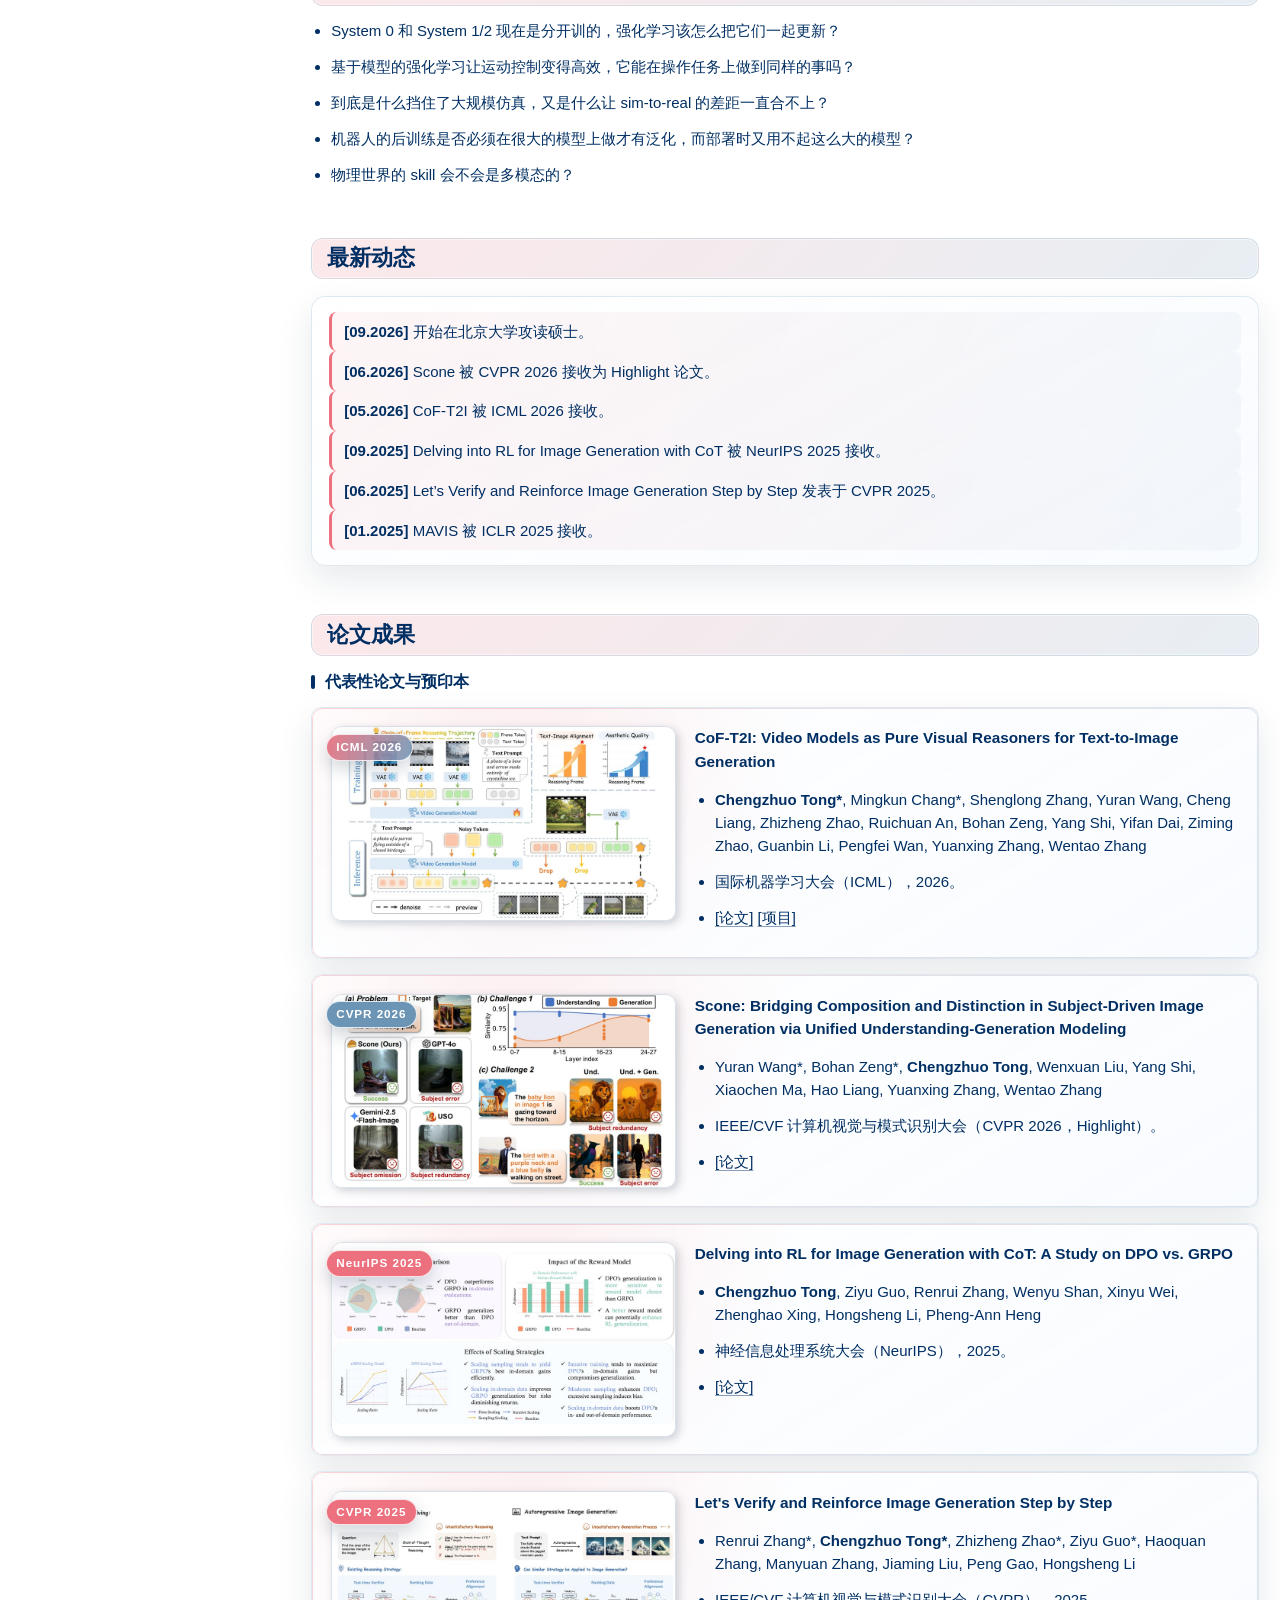
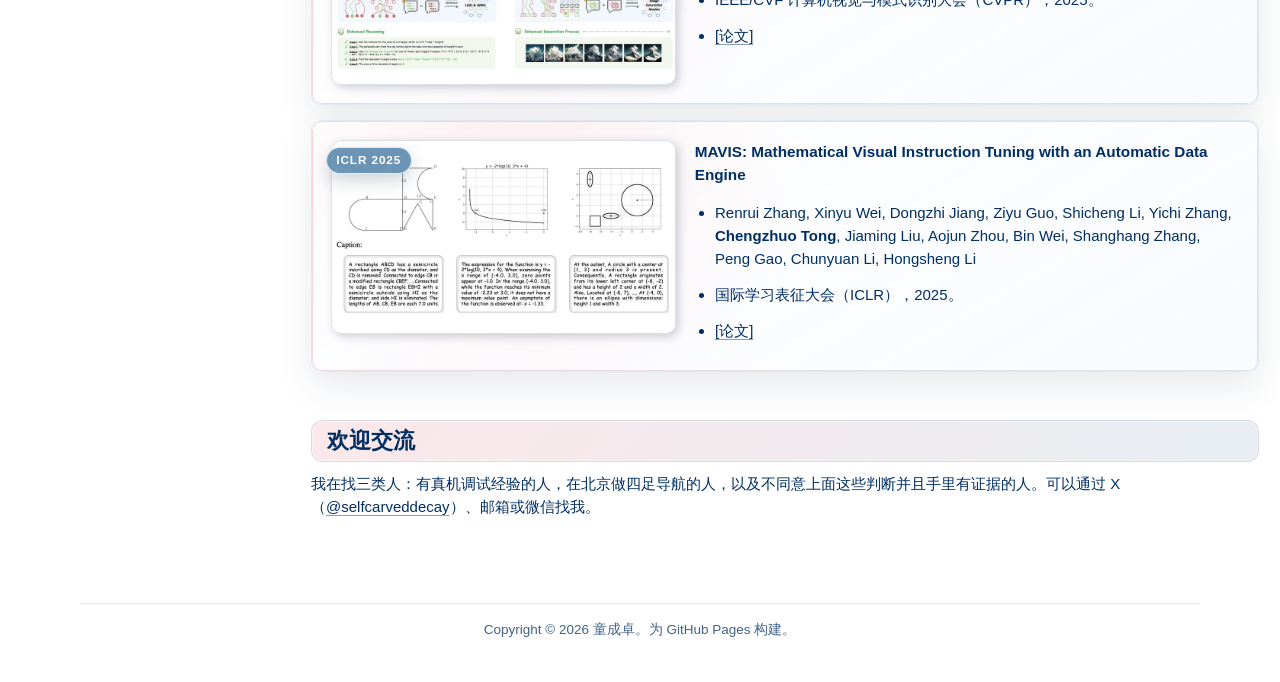
==== commit 81976eac: "Publish bilingual essay on Bot engineering" ====
--- a/zh/index.html
+++ b/zh/index.html
@@ -135,7 +135,10 @@
         <span class="anchor" id="thinking"></span>
         <section class="thinking-section" aria-labelledby="thinking-title">
           <header class="thinking-section__header">
-            <p class="section-kicker">当前判断 · 2026 年 11 月更新</p>
+            <div class="thinking-section__eyebrow">
+              <p class="section-kicker">当前判断 · 2026 年 11 月更新</p>
+              <a class="writing-link" href="../writing/from-loop-engineering-to-bot-engineering/?lang=zh">文章 <span aria-hidden="true">↗</span></a>
+            </div>
             <h2 id="thinking-title">我在思考什么</h2>
             <p class="section-lead">关于 AGI 如何进入物理世界的三个判断。标了日期，因为我预计会改。</p>
           </header>
--- a/assets/styles.css
+++ b/assets/styles.css
@@ -334,6 +334,22 @@
   margin-bottom: 1.15rem;
 }
 
+.thinking-section__eyebrow {
+  align-items: baseline;
+  display: flex;
+  flex-wrap: wrap;
+  gap: 0.2rem 0.8rem;
+  justify-content: space-between;
+}
+
+.writing-link {
+  font-size: 0.85rem;
+  font-weight: 650;
+  text-decoration: underline;
+  text-underline-offset: 0.2em;
+  white-space: nowrap;
+}
+
 .thinking-section__header h2 {
   margin-bottom: 0.55rem;
 }
